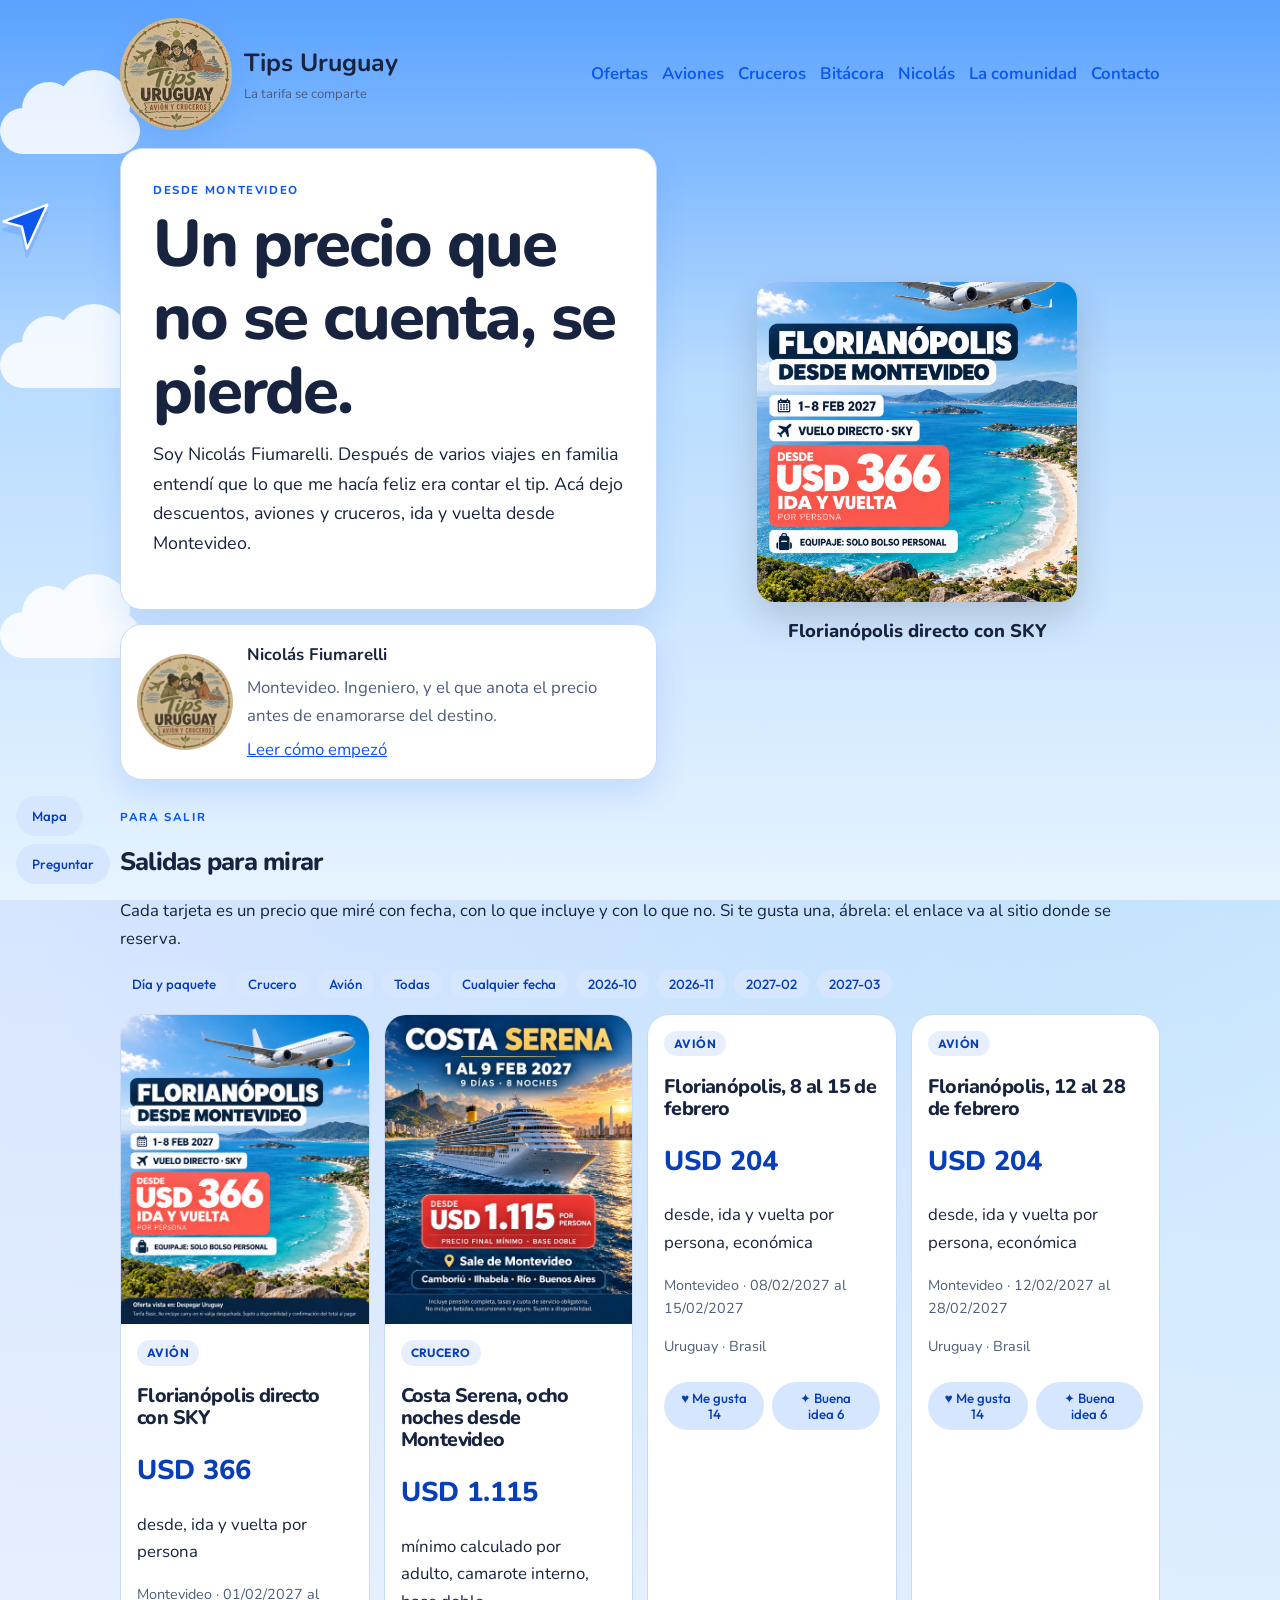
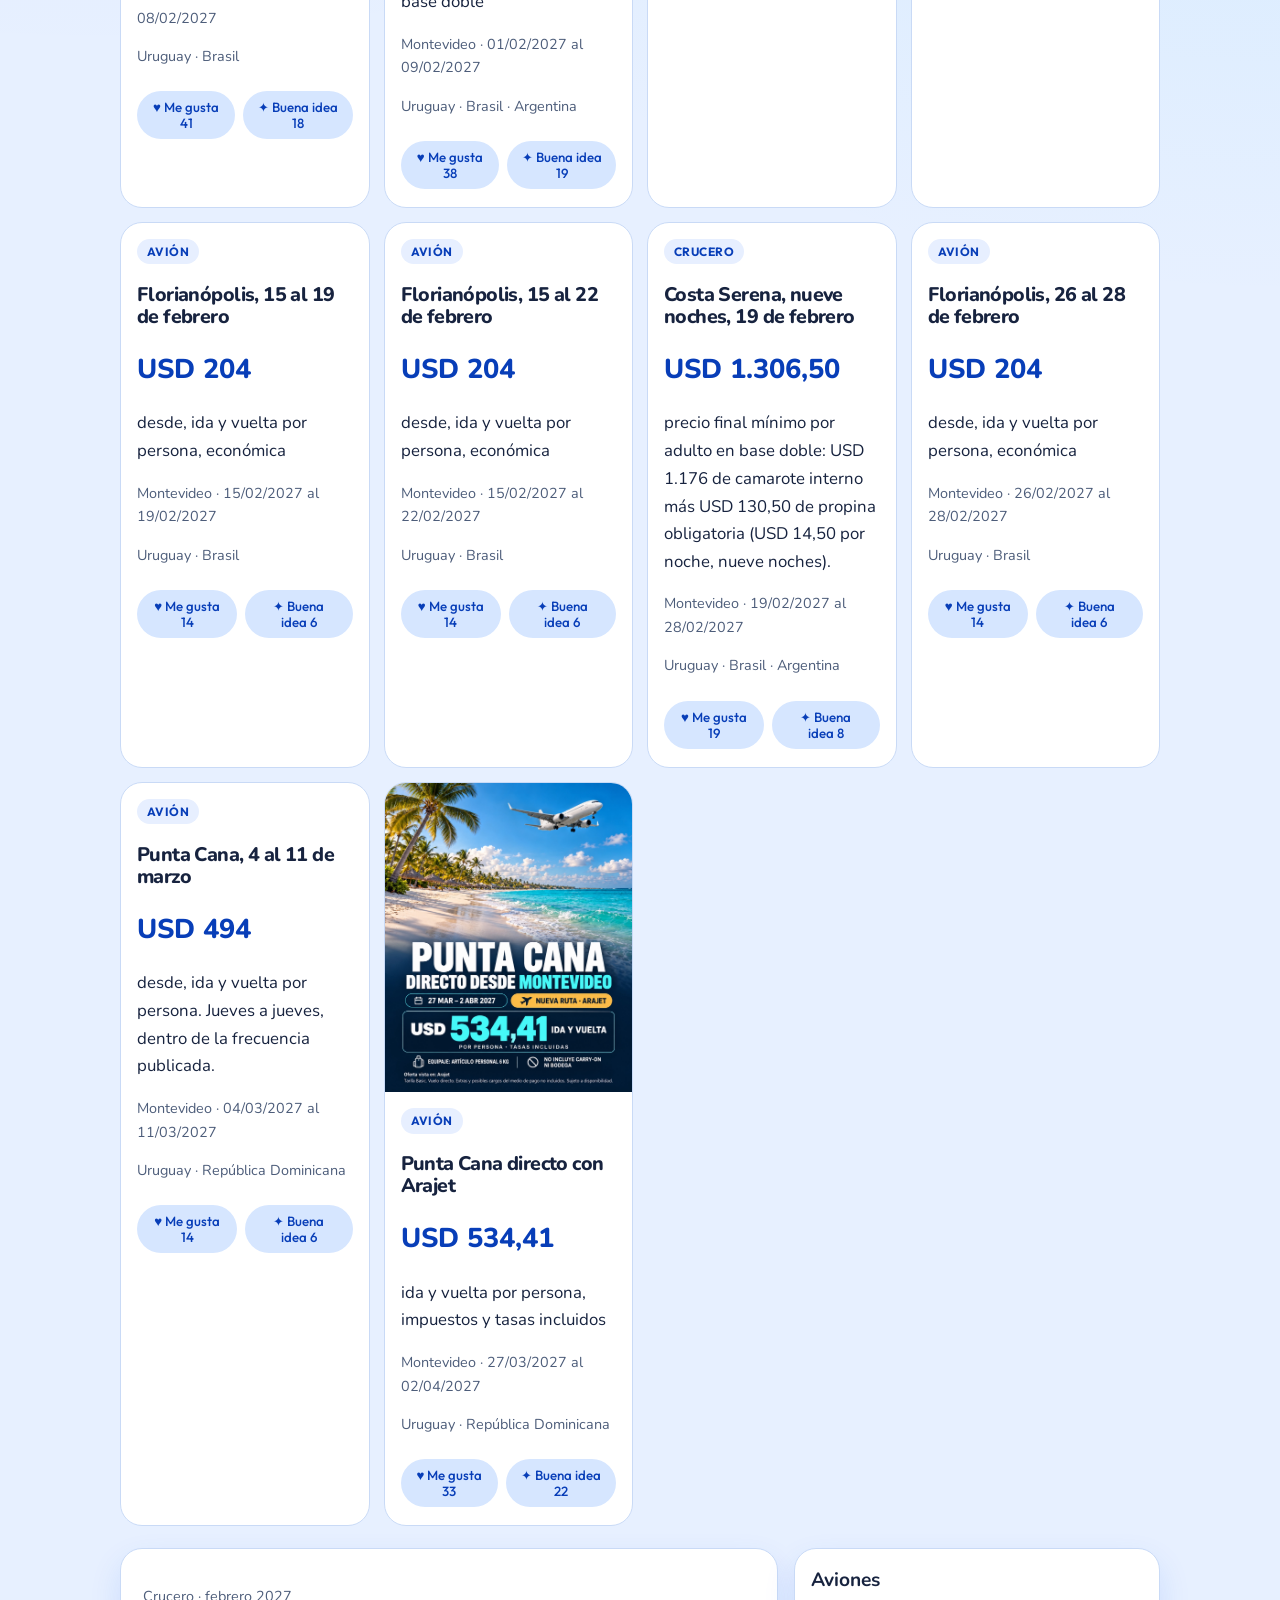
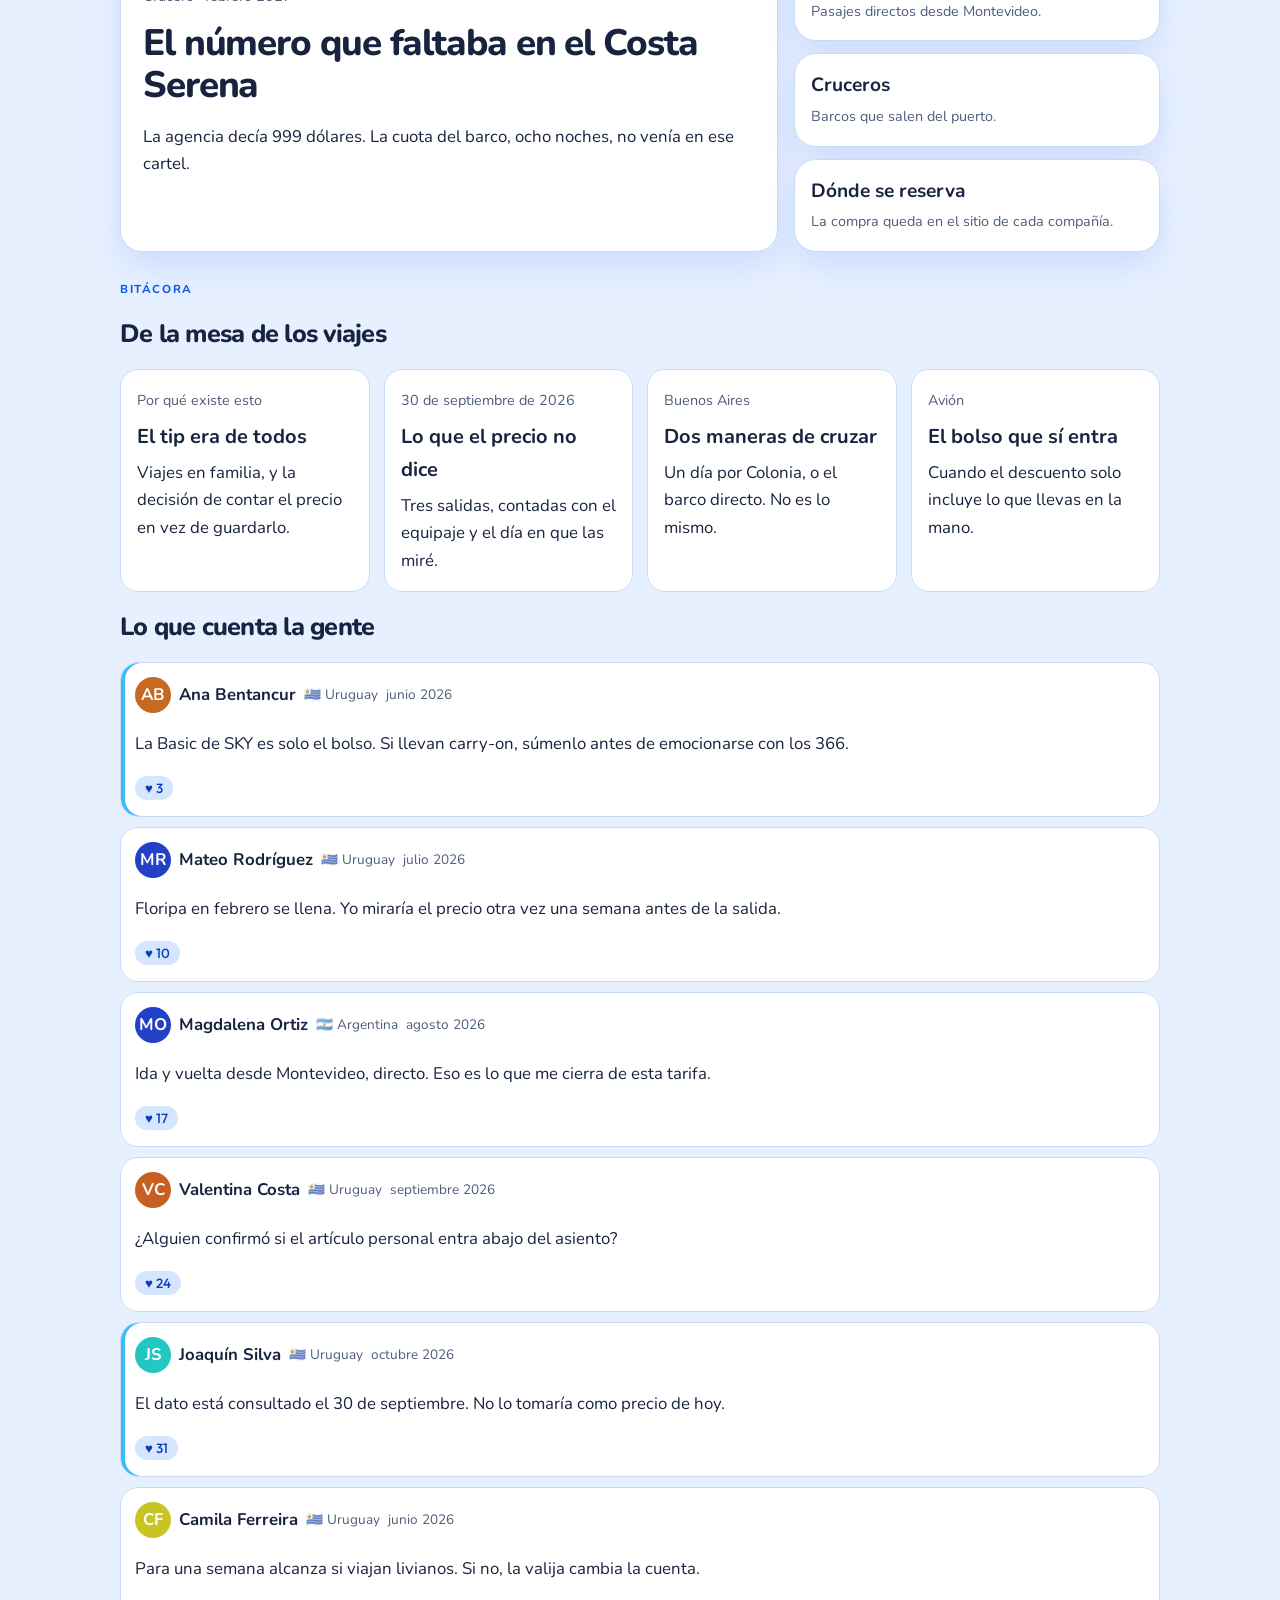
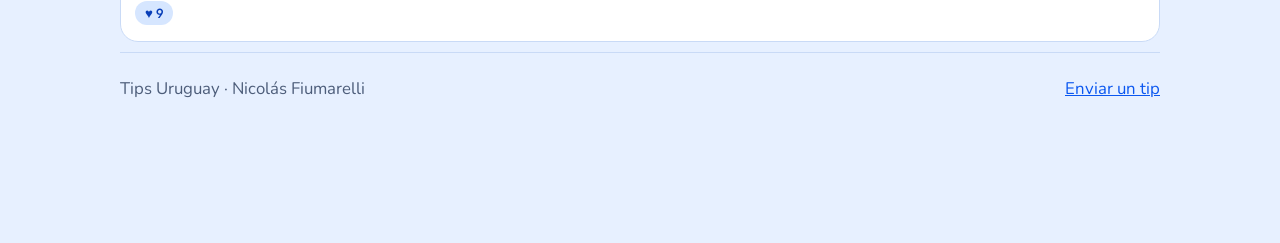
==== index.html @ 2d4fb049 "Publica el blog de Tips Uruguay con ofertas, mapa y comunidad. Co-authored-by: Cursor <cursoragent@c" ====
<!DOCTYPE html>
<html lang="es-UY">
<head>
  <meta charset="utf-8">
  <meta name="viewport" content="width=device-width, initial-scale=1">
  <title>Tips Uruguay — precios y tips desde Montevideo</title>
  <meta name="description" content="Comunidad de Nicolás Fiumarelli. Tips, descuentos, aviones y cruceros ida y vuelta desde Montevideo.">
  <link rel="stylesheet" href="css/site.css">
</head>
<body>
  <div class="wrap">
    <header class="top">
      <a class="brand" href="index.html" aria-label="Ir al inicio"><img src="img/logo.jpg" alt=""><span><strong>Tips Uruguay</strong><em>La tarifa se comparte</em></span></a>
      <nav class="desktop-nav">
        <a href="ofertas.html">Ofertas</a>
        <a href="aviones.html">Aviones</a>
        <a href="cruceros.html">Cruceros</a>
        <a href="bitacora.html">Bitácora</a>
        <a href="acerca.html">Nicolás</a>
        <a href="comunidad.html">La comunidad</a>
        <a href="contacto.html">Contacto</a>
      </nav>
      <details class="menu">
        <summary>Secciones</summary>
        <nav>
          <a href="ofertas.html">Ofertas</a>
          <a href="aviones.html">Aviones</a>
          <a href="cruceros.html">Cruceros</a>
          <a href="bitacora.html">Bitácora</a>
          <a href="acerca.html">Nicolás</a>
          <a href="comunidad.html">La comunidad</a>
          <a href="contacto.html">Contacto</a>
        </nav>
      </details>
    </header>
    <section class="hero">
      <div class="hero-texto">
        <div class="intro">
          <p class="kicker">Desde Montevideo</p>
          <h1>Un precio que no se cuenta, se pierde.</h1>
          <p class="lede">Soy Nicolás Fiumarelli. Después de varios viajes en familia entendí que lo que me hacía feliz era contar el tip. Acá dejo descuentos, aviones y cruceros, ida y vuelta desde Montevideo.</p>
        </div>
        <aside class="author">
          <img src="img/logo.jpg" alt="">
          <div>
            <strong>Nicolás Fiumarelli</strong>
            <p>Montevideo. Ingeniero, y el que anota el precio antes de enamorarse del destino.</p>
            <p><a href="acerca.html">Leer cómo empezó</a></p>
          </div>
        </aside>
      </div>
      <div class="cubo-escena" data-cubo aria-live="polite"></div>
    </section>
    <section>
      <p class="kicker">Para salir</p>
      <h2>Salidas para mirar</h2>
      <p>Cada tarjeta es un precio que miré con fecha, con lo que incluye y con lo que no. Si te gusta una, ábrela: el enlace va al sitio donde se reserva.</p>
      <div class="cards" data-ofertas></div>
    </section>
    <section class="layout" style="margin-top:22px">
      <a class="note" href="notas/costa-serena-febrero-2027.html">
        <p class="meta">Crucero · febrero 2027</p>
        <h2>El número que faltaba en el Costa Serena</h2>
        <p>La agencia decía 999 dólares. La cuota del barco, ocho noches, no venía en ese cartel.</p>
      </a>
      <div class="side">
        <a href="aviones.html"><strong>Aviones</strong><span class="meta">Pasajes directos desde Montevideo.</span></a>
        <a href="cruceros.html"><strong>Cruceros</strong><span class="meta">Barcos que salen del puerto.</span></a>
        <a href="comunidad.html"><strong>Dónde se reserva</strong><span class="meta">La compra queda en el sitio de cada compañía.</span></a>
      </div>
    </section>
    <section>
      <p class="kicker">Bitácora</p>
      <h2>De la mesa de los viajes</h2>
      <div class="notas">
        <a href="notas/compartir-me-hace-feliz.html"><span class="meta">Por qué existe esto</span><strong>El tip era de todos</strong><span>Viajes en familia, y la decisión de contar el precio en vez de guardarlo.</span></a>
        <a href="notas/como-leemos-una-tarifa.html"><span class="meta">30 de septiembre de 2026</span><strong>Lo que el precio no dice</strong><span>Tres salidas, contadas con el equipaje y el día en que las miré.</span></a>
        <a href="notas/dos-maneras-de-cruzar.html"><span class="meta">Buenos Aires</span><strong>Dos maneras de cruzar</strong><span>Un día por Colonia, o el barco directo. No es lo mismo.</span></a>
        <a href="notas/viajar-con-poco-equipaje.html"><span class="meta">Avión</span><strong>El bolso que sí entra</strong><span>Cuando el descuento solo incluye lo que llevas en la mano.</span></a>
      </div>
    </section>
    <section data-voces></section>
    <footer>
      <span>Tips Uruguay · Nicolás Fiumarelli</span>
      <a href="contacto.html">Enviar un tip</a>
    </footer>
  </div>
  <script src="js/site.js"></script>
</body>
</html>
---- css/site.css ----
@import url("https://fonts.googleapis.com/css2?family=Nunito:wght@500;700;800&family=Outfit:wght@500;600;700&display=swap");

:root {
  --ink: #17233f;
  --muted: #4d5d7a;
  --paper: #e7f0ff;
  --card: #ffffff;
  --line: #c9daf6;
  --leaf: #0b57f0;
  --leaf-deep: #0b57f0;
  --clay: #0b57f0;
  --stamp: #0b57f0;
  --blue: #0b57f0;
  --blue-deep: #083eb8;
  --shadow: 0 14px 32px rgba(11, 87, 240, 0.12);
  --font: "Nunito", "Trebuchet MS", "Segoe UI", sans-serif;
  --font-boton: "Outfit", "Trebuchet MS", sans-serif;
}

* { box-sizing: border-box; }
html { scroll-behavior: smooth; cursor: url("../img/cursor-avion.svg") 26 4, auto; }
html * { cursor: url("../img/cursor-avion.svg") 26 4, auto; }
body {
  margin: 0;
  color: var(--ink);
  background:
    radial-gradient(circle at 8% 0%, rgba(11, 87, 240, 0.16), transparent 32%),
    radial-gradient(circle at 100% 12%, rgba(56, 189, 248, 0.22), transparent 28%),
    var(--paper);
  font-family: var(--font);
  line-height: 1.65;
  font-size: 1.05rem;
}
img { max-width: 100%; height: auto; display: block; }
a { color: var(--leaf-deep); }
h1, h2, h3 { font-family: var(--font); font-weight: 800; line-height: 1.12; letter-spacing: -0.03em; }

.cielo {
  position: fixed;
  inset: 0;
  z-index: 0;
  pointer-events: none;
  overflow: hidden;
  background: linear-gradient(180deg, #5aa2ff 0%, #b9dcff 42%, #e7f3ff 100%);
}
.nube, .avion-fondo { position: absolute; display: block; }
.nube {
  height: 46px;
  width: 140px;
  background: #fff;
  border-radius: 40px;
  opacity: 0.85;
  animation: nubes 36s linear infinite;
}
.nube::before, .nube::after {
  content: "";
  position: absolute;
  background: #fff;
  border-radius: 50%;
}
.nube::before { width: 54px; height: 54px; left: 22px; top: -26px; }
.nube::after { width: 72px; height: 72px; left: 58px; top: -38px; }
.n1 { top: 12%; animation-duration: 42s; }
.n2 { top: 38%; width: 180px; animation-duration: 55s; animation-delay: -18s; }
.n3 { top: 68%; animation-duration: 48s; animation-delay: -8s; }
.avion-fondo {
  top: 22%;
  width: 54px;
  height: 54px;
  background: url("../img/cursor-avion.svg") center / contain no-repeat;
  animation: avion 22s linear infinite;
  filter: drop-shadow(0 8px 0 rgba(11, 87, 240, 0.15));
}
@keyframes nubes { from { left: 110%; } to { left: -30%; } }
@keyframes avion { from { left: -10%; } to { left: 110%; } }
.wrap { width: min(1040px, calc(100% - 28px)); margin: 0 auto; position: relative; z-index: 1; }
.top {
  display: flex;
  justify-content: space-between;
  align-items: center;
  gap: 16px;
  padding: 18px 0;
}
.brand { display: flex; align-items: center; gap: 12px; text-decoration: none; color: inherit; min-width: 0; }
.brand img { width: 112px; height: 112px; border-radius: 50%; flex: none; box-shadow: var(--shadow); }
.brand strong { display: block; font-size: 1.55rem; }
.brand em { display: block; font-style: normal; color: var(--muted); font-size: 0.82rem; }
nav { display: flex; flex-wrap: wrap; gap: 8px 14px; }
nav a { text-decoration: none; font-weight: 650; }

.hero, .layout, .post { margin-bottom: 28px; }
.hero {
  display: grid;
  grid-template-columns: 1.05fr 0.95fr;
  gap: 18px;
  align-items: center;
}
.hero-texto { display: grid; gap: 14px; }
.cubo-escena {
  --lado: min(78vw, 320px);
  perspective: 1400px;
  min-height: calc(var(--lado) + 72px);
  display: grid;
  place-items: center;
  align-content: center;
}
.cubo-enlace { display: block; width: var(--lado); height: var(--lado); text-decoration: none; }
.cubo {
  width: var(--lado);
  height: var(--lado);
  position: relative;
  transform-style: preserve-3d;
  transition: transform 1.35s cubic-bezier(.45, .05, .2, 1);
}
.cara {
  position: absolute;
  inset: 0;
  overflow: hidden;
  border-radius: 18px;
  background: #dbe7ff;
  backface-visibility: hidden;
  box-shadow: 0 16px 36px rgba(42, 36, 28, 0.18);
}
.cara img { width: 100%; height: 100%; object-fit: cover; }
.cara.frente { transform: translateZ(calc(var(--lado) / 2)); }
.cara.atras { transform: rotateY(180deg) translateZ(calc(var(--lado) / 2)); }
.cara.derecha { transform: rotateY(90deg) translateZ(calc(var(--lado) / 2)); }
.cara.izquierda { transform: rotateY(-90deg) translateZ(calc(var(--lado) / 2)); }
.cara.arriba { transform: rotateX(90deg) translateZ(calc(var(--lado) / 2)); }
.cara.abajo { transform: rotateX(-90deg) translateZ(calc(var(--lado) / 2)); }
.cubo-titulo {
  margin: 14px 0 0;
  text-align: center;
  font-family: var(--font);
  font-weight: 800;
  font-size: 1.15rem;
}
.intro, .author, .note, .side a, article.post {
  background: var(--card);
  border: 1px solid var(--line);
  border-radius: 22px;
  box-shadow: var(--shadow);
}
.intro, .author, article.post { padding: clamp(18px, 3vw, 32px); }
.kicker {
  margin: 0;
  letter-spacing: 0.14em;
  text-transform: uppercase;
  font-size: 0.72rem;
  color: var(--clay);
  font-weight: 750;
}
h1 { font-size: clamp(2.1rem, 6vw, 4.1rem); margin: 8px 0 12px; }
.lede { font-size: 1.12rem; margin-top: 0; }
.author { display: grid; grid-template-columns: 96px 1fr; gap: 14px; align-items: center; padding: 16px; }
.author img { width: 96px; height: 96px; border-radius: 50%; }
.author p { margin: 6px 0 0; color: var(--muted); }

.layout { display: grid; grid-template-columns: 1.35fr 0.75fr; gap: 16px; }
.note h2 { margin: 8px 0; font-size: clamp(1.7rem, 3vw, 2.3rem); }
.note { display: block; padding: 22px; text-decoration: none; color: inherit; }
.note:hover, .side a:hover { border-color: var(--leaf); }
.meta { color: var(--muted); font-size: 0.9rem; }
.side { display: grid; gap: 12px; align-content: start; }
.side a {
  display: block;
  padding: 16px;
  text-decoration: none;
  color: inherit;
}
.side strong { display: block; font-family: var(--font); font-size: 1.2rem; }
.notas { display: grid; grid-template-columns: repeat(auto-fit, minmax(220px, 1fr)); gap: 14px; }
.notas a {
  display: block;
  background: var(--card);
  border: 1px solid var(--line);
  border-radius: 18px;
  padding: 16px;
  text-decoration: none;
  color: inherit;
}
.notas a:hover { border-color: var(--leaf); }
.notas strong { display: block; font-family: var(--font); font-size: 1.25rem; margin: 6px 0; }

article.post { margin-bottom: 40px; }
article.post h1 { font-size: clamp(1.9rem, 4.5vw, 3.2rem); }
.callout {
  background: #e8f0ff;
  border-left: 4px solid var(--blue);
  padding: 12px 14px;
  margin: 18px 0;
}
table { width: 100%; border-collapse: collapse; font-size: 0.95rem; }
th, td { text-align: left; padding: 10px 8px; border-bottom: 1px solid var(--line); vertical-align: top; }
footer {
  display: flex;
  justify-content: space-between;
  gap: 12px;
  flex-wrap: wrap;
  border-top: 1px solid var(--line);
  color: var(--muted);
  padding: 22px 0 140px;
}
.cards { display: grid; grid-template-columns: repeat(auto-fit, minmax(240px, 1fr)); gap: 14px; }
.card {
  display: flex;
  flex-direction: column;
  background: var(--card);
  border: 1px solid var(--line);
  border-radius: 22px;
  padding: 0 0 14px;
  overflow: hidden;
  color: inherit;
  font-family: var(--font);
}
.card a { display: block; text-decoration: none; color: inherit; }
.card-foto { width: 100%; aspect-ratio: 4 / 5; object-fit: cover; background: #dbe7ff; }
.card-cuerpo { display: block; padding: 14px 16px 0; }
.ficha-foto { max-width: 420px; border-radius: 18px; margin-bottom: 16px; }
.card:hover { border-color: var(--leaf); }
.tag {
  display: inline-block;
  background: #e7efff;
  color: var(--blue-deep);
  border-radius: 999px;
  padding: 3px 10px;
  font-family: var(--font-boton);
  font-size: 0.75rem;
  font-weight: 700;
  letter-spacing: 0.04em;
  text-transform: uppercase;
}
.price { font-family: var(--font); font-weight: 800; font-size: 1.7rem; margin: 8px 0 0; color: var(--blue-deep); }
.sites { display: grid; grid-template-columns: repeat(auto-fit, minmax(180px, 1fr)); gap: 10px; padding: 0; list-style: none; }
.sites a { display: block; background: var(--card); border: 1px solid var(--line); border-radius: 14px; padding: 12px; text-decoration: none; }
.menu { display: none; }
.chat-launcher, .chat-panel, button { font-family: var(--font-boton); font-weight: 500; }
.mapa-launcher, .chat-launcher {
  position: fixed;
  left: 16px;
  z-index: 20;
  border: 0;
  background: #d6e6ff;
  color: #083eb8;
  border-radius: 999px;
  padding: 12px 16px;
  font-weight: 500;
  cursor: pointer;
}
.mapa-launcher { bottom: 64px; }
.mapa-launcher.activa, .chat-launcher.activa { background: #0b57f0; color: #fff; }
.chat-launcher { bottom: 16px; }
.mapa-panel {
  position: fixed;
  left: 16px;
  bottom: 116px;
  z-index: 21;
  width: min(720px, calc(100vw - 32px));
  height: min(480px, 64vh);
  display: none;
  flex-direction: column;
  background: #fff;
  border: 1px solid var(--line);
  border-radius: 18px;
  box-shadow: var(--shadow);
  overflow: hidden;
}
.mapa-panel.abierto { display: flex; }
.mapa-panel header { display: flex; justify-content: space-between; align-items: center; padding: 10px 12px; background: #e8f0ff; }
.mapa-panel header button { border: 0; background: #d6e6ff; color: #083eb8; border-radius: 999px; padding: 6px 12px; cursor: pointer; font-weight: 500; }
.mapa-lienzo { flex: 1; min-height: 240px; }
.mapa-estado { margin: 0; padding: 8px 12px; color: var(--muted); font-size: 0.9rem; }
.chat-panel {
  position: fixed;
  left: 16px;
  bottom: 116px;
  z-index: 20;
  width: min(360px, calc(100vw - 32px));
  max-height: min(70vh, 520px);
  display: none;
  flex-direction: column;
  background: var(--card);
  border: 1px solid var(--line);
  border-radius: 18px;
  box-shadow: var(--shadow);
  overflow: hidden;
}
.chat-panel.abierto { display: flex; }
.chat-panel header, .chat-form { padding: 10px 12px; background: #e8f0ff; }
.chat-panel header { display: flex; justify-content: space-between; align-items: center; }
.chat-panel header button, .chat-form button { border: 0; background: var(--blue); color: #fff; border-radius: 999px; padding: 8px 14px; font-weight: 700; cursor: pointer; }
.agentes { display: flex; gap: 6px; overflow-x: auto; padding: 8px 12px; background: #f4f8ff; }
.agentes button { border: 0; background: #d7e6ff; color: var(--blue-deep); border-radius: 999px; padding: 6px 12px; white-space: nowrap; cursor: pointer; font-family: var(--font-boton); font-weight: 700; }
.agentes button.activa { background: var(--blue); color: #fff; }
.chat-log { overflow: auto; padding: 12px; display: grid; gap: 8px; }
.reacciones { display: flex; gap: 8px; margin-top: 8px; position: relative; z-index: 30; }
.card .reacciones { padding: 0 16px 4px; }
.reacciones button {
  border: 0;
  background: #d6e6ff;
  color: #083eb8;
  border-radius: 999px;
  padding: 8px 14px;
  cursor: pointer;
  pointer-events: auto;
  font-family: var(--font-boton);
  font-weight: 500;
}
.reacciones button.activa { background: #0b57f0; color: #fff; }
.foto-viaje img { border-radius: 16px; margin-top: 12px; }
.burbuja { margin: 0; padding: 8px 10px; border-radius: 12px; max-width: 95%; }
.burbuja.bot { background: #e8f0ff; }
.burbuja.user { background: #d7e6ff; justify-self: end; }
.chat-form { display: flex; gap: 8px; }
.chat-form input { flex: 1; min-width: 0; border: 1px solid var(--line); border-radius: 999px; padding: 8px 12px; font: inherit; }

@media (max-width: 800px) {
  .top { align-items: flex-start; flex-direction: column; }
  .hero, .layout, .author { grid-template-columns: 1fr; }
  .brand img { width: 88px; height: 88px; }
  .cubo-escena { --lado: min(86vw, 300px); }
  .desktop-nav { display: none; }
  .menu { display: block; width: 100%; }
  .menu nav { display: grid; gap: 4px; padding-top: 8px; }
  nav a { padding: 6px 0; }
  .mapa-launcher, .chat-launcher, .chat-panel, .mapa-panel { left: 10px; }
  .mapa-panel { width: calc(100vw - 20px); }
  .chat-panel { width: calc(100vw - 20px); max-height: 60vh; }
  table, thead, tbody, th, td, tr { display: block; }
  thead { display: none; }
  tr { margin-bottom: 12px; border-bottom: 1px solid var(--line); }
  td { border: 0; padding: 4px 0; }
  td::before { content: attr(data-label); display: block; font-size: 0.75rem; letter-spacing: 0.06em; text-transform: uppercase; color: var(--muted); }
}

.filtros { display: flex; gap: 8px; flex-wrap: wrap; margin: 12px 0 16px; }
.filtros button { border: 0; background: #d6e6ff; color: #083eb8; border-radius: 999px; padding: 6px 12px; font-weight: 500; }
.filtros button.activa { background: #0b57f0; color: #fff; }
.equipaje { list-style: none; display: flex; flex-wrap: wrap; gap: 8px; padding: 0; margin: 14px 0; }
.equipaje li { display: flex; align-items: center; gap: 8px; background: #eef4ff; border-radius: 14px; padding: 8px 10px; min-width: 180px; }
.equipaje li.no { background: #f4f7fb; color: #6b7c99; }
.equipaje .ico { width: 28px; height: 28px; color: #0b57f0; flex: none; }
.equipaje .ico svg { width: 28px; height: 28px; fill: none; stroke: currentColor; stroke-width: 1.7; stroke-linecap: round; stroke-linejoin: round; }
.voz, .hilo { background: #fff; border: 1px solid var(--line); border-radius: 18px; padding: 14px; margin: 10px 0; }
.hilo { border-top: 6px solid #0b57f0; }
.voz header, .hilo > header { display: flex; flex-wrap: wrap; gap: 8px; align-items: center; }
.avatar { width: 36px; height: 36px; border-radius: 50%; display: grid; place-items: center; color: #fff; font-weight: 700; background: hsl(var(--t), 70%, 46%); }
.voz time, .bandera { color: var(--muted); font-size: 0.85rem; }
.resena { box-shadow: inset 4px 0 0 #38bdf8; }
.contador { border: 0; background: #d6e6ff; color: #083eb8; border-radius: 999px; padding: 4px 10px; font-weight: 500; }
.contador.activa { background: #0b57f0; color: #fff; }
.cuenta { font-weight: 500; }
.comentario-form, .hilos { display: grid; gap: 10px; }
.comentario-form input, .comentario-form textarea, .comentario-form select { width: 100%; border: 1px solid var(--line); border-radius: 12px; padding: 8px 10px; font: inherit; }
.precio-final { display: inline-block; background: #0b57f0; color: #fff; text-decoration: none; border-radius: 999px; padding: 12px 16px; font-weight: 500; }
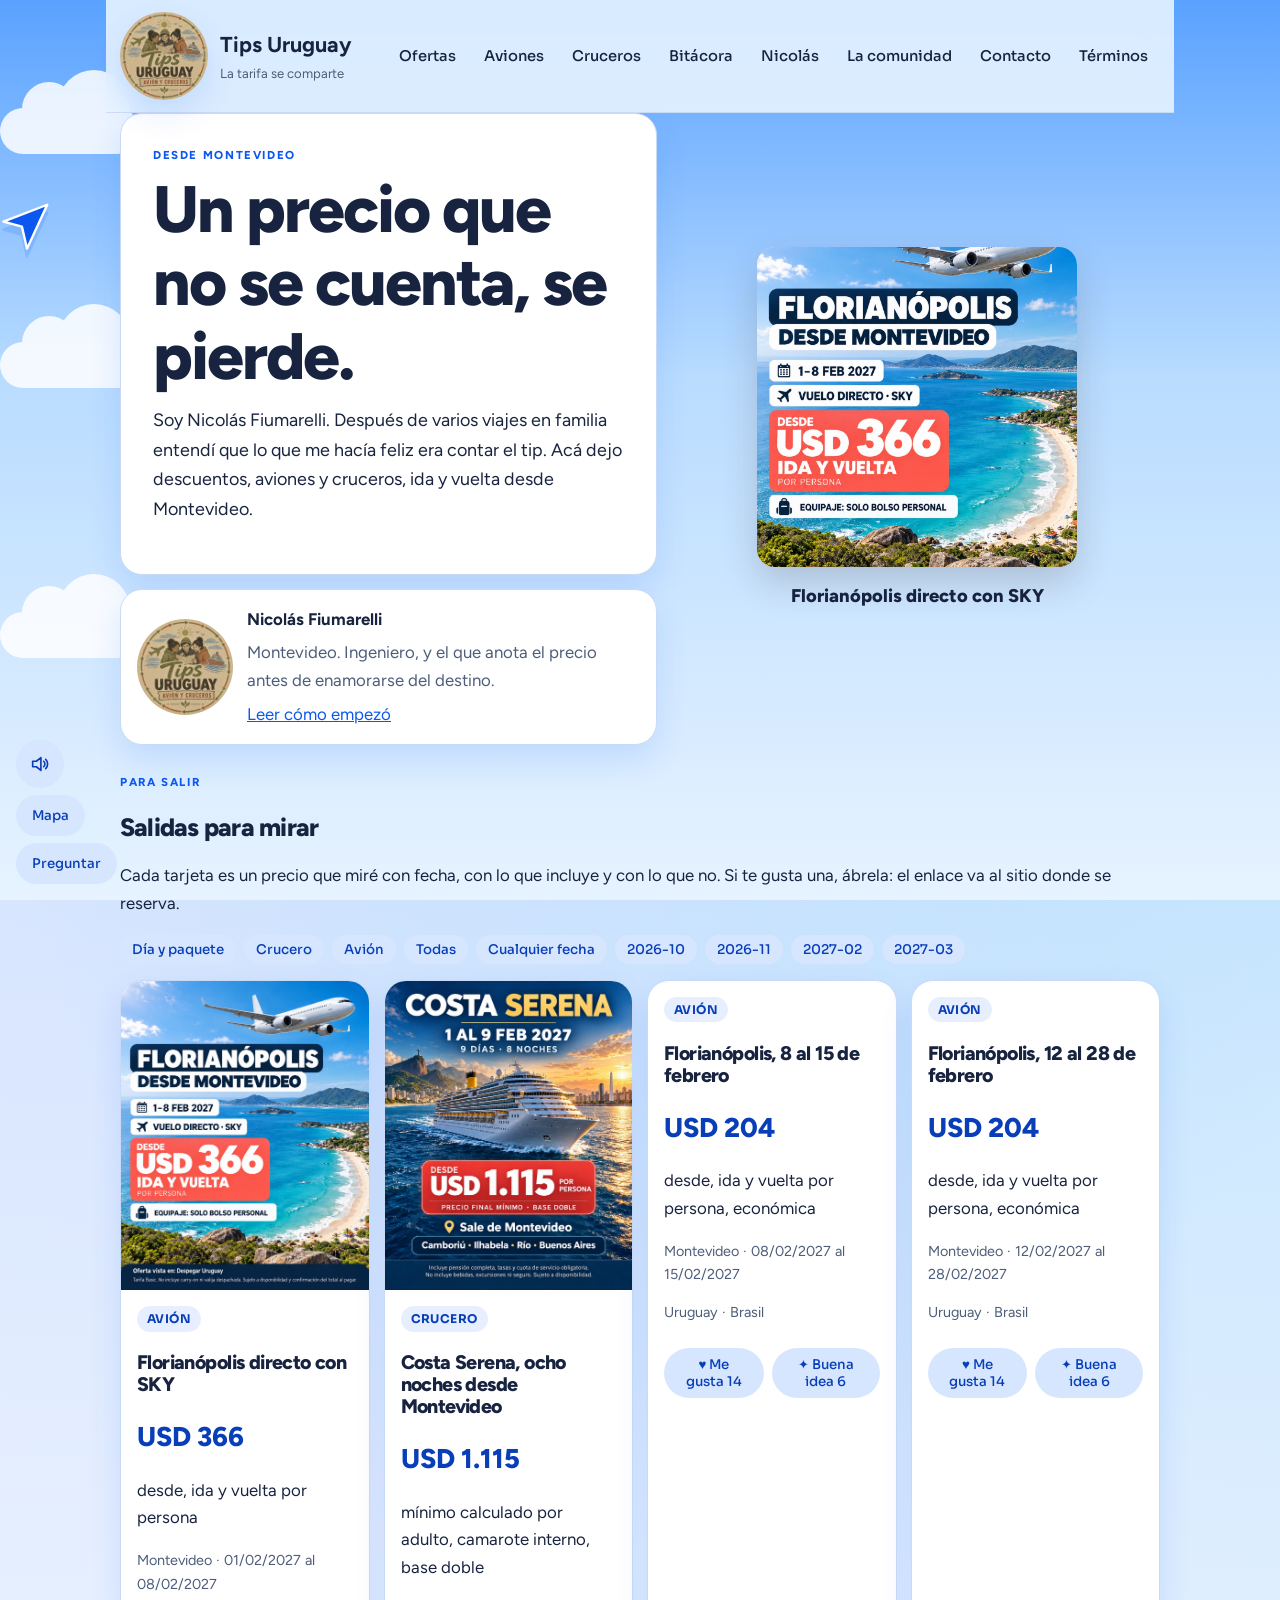
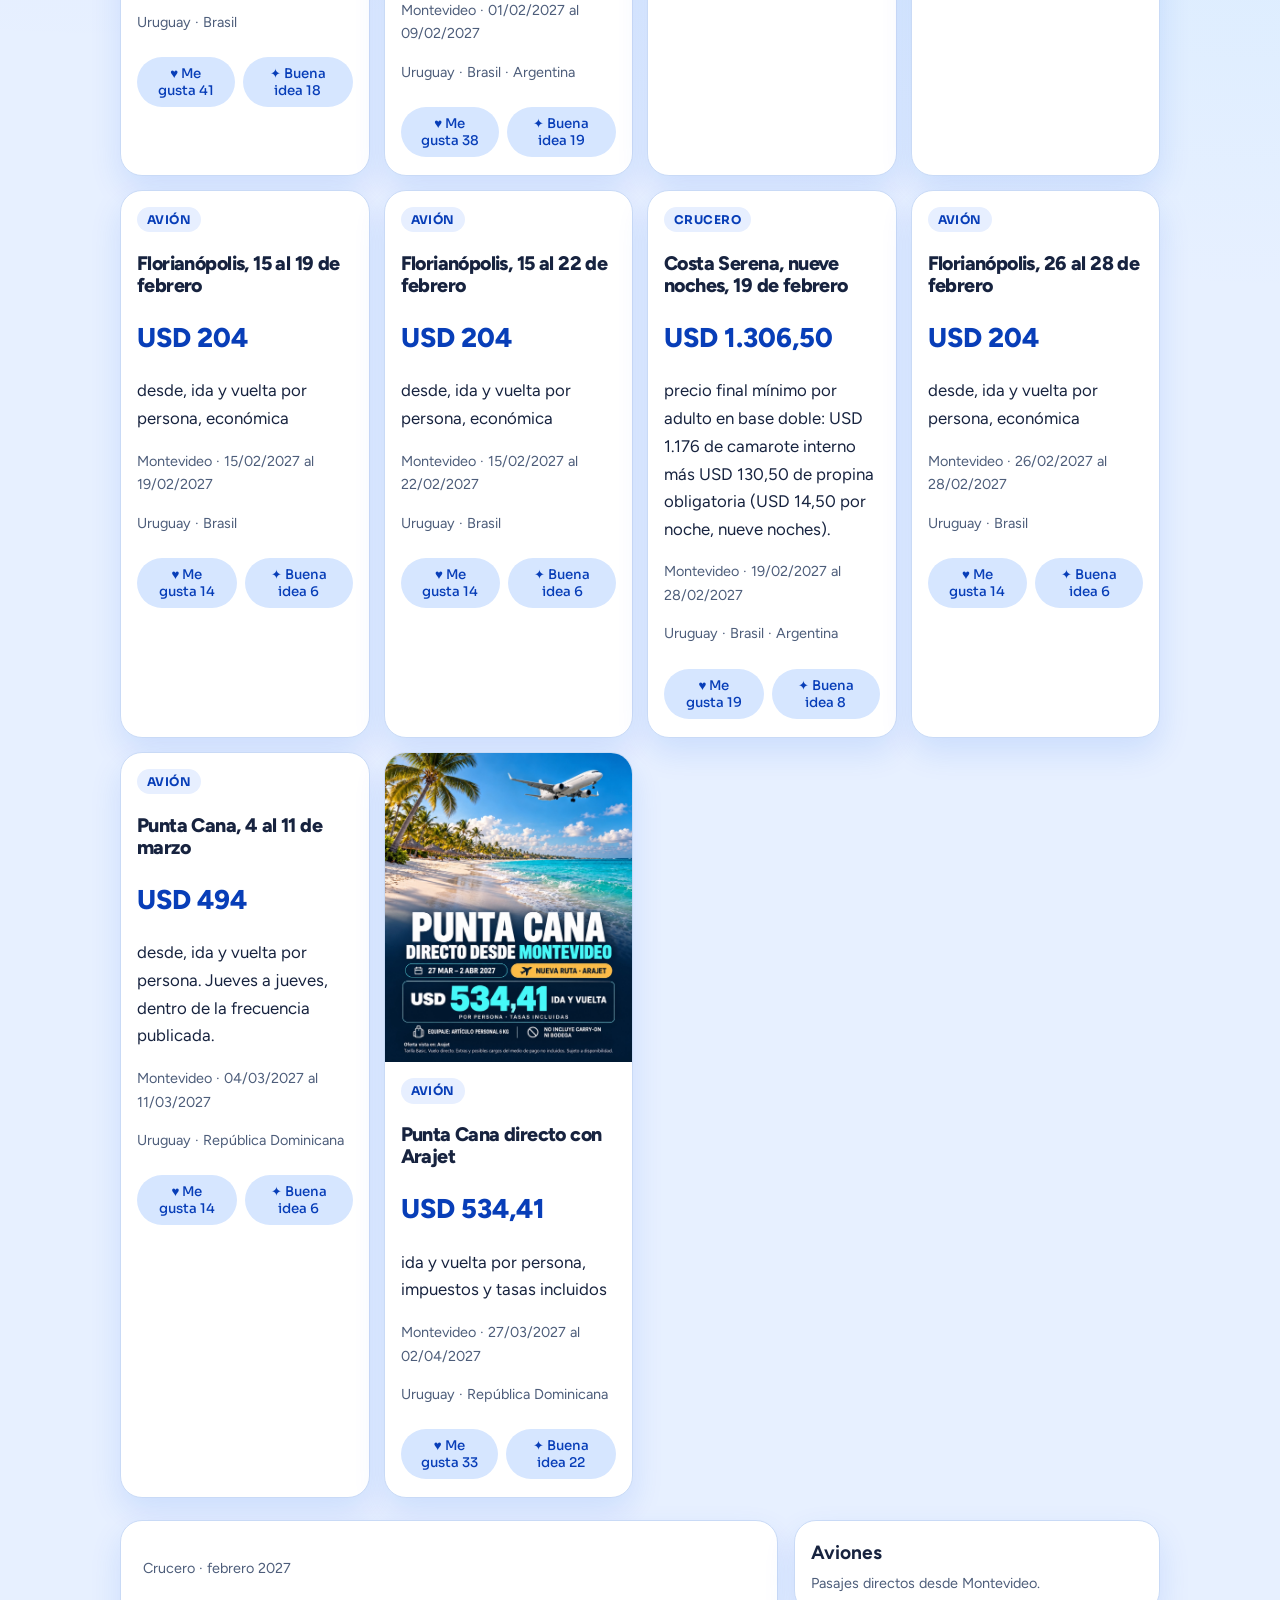
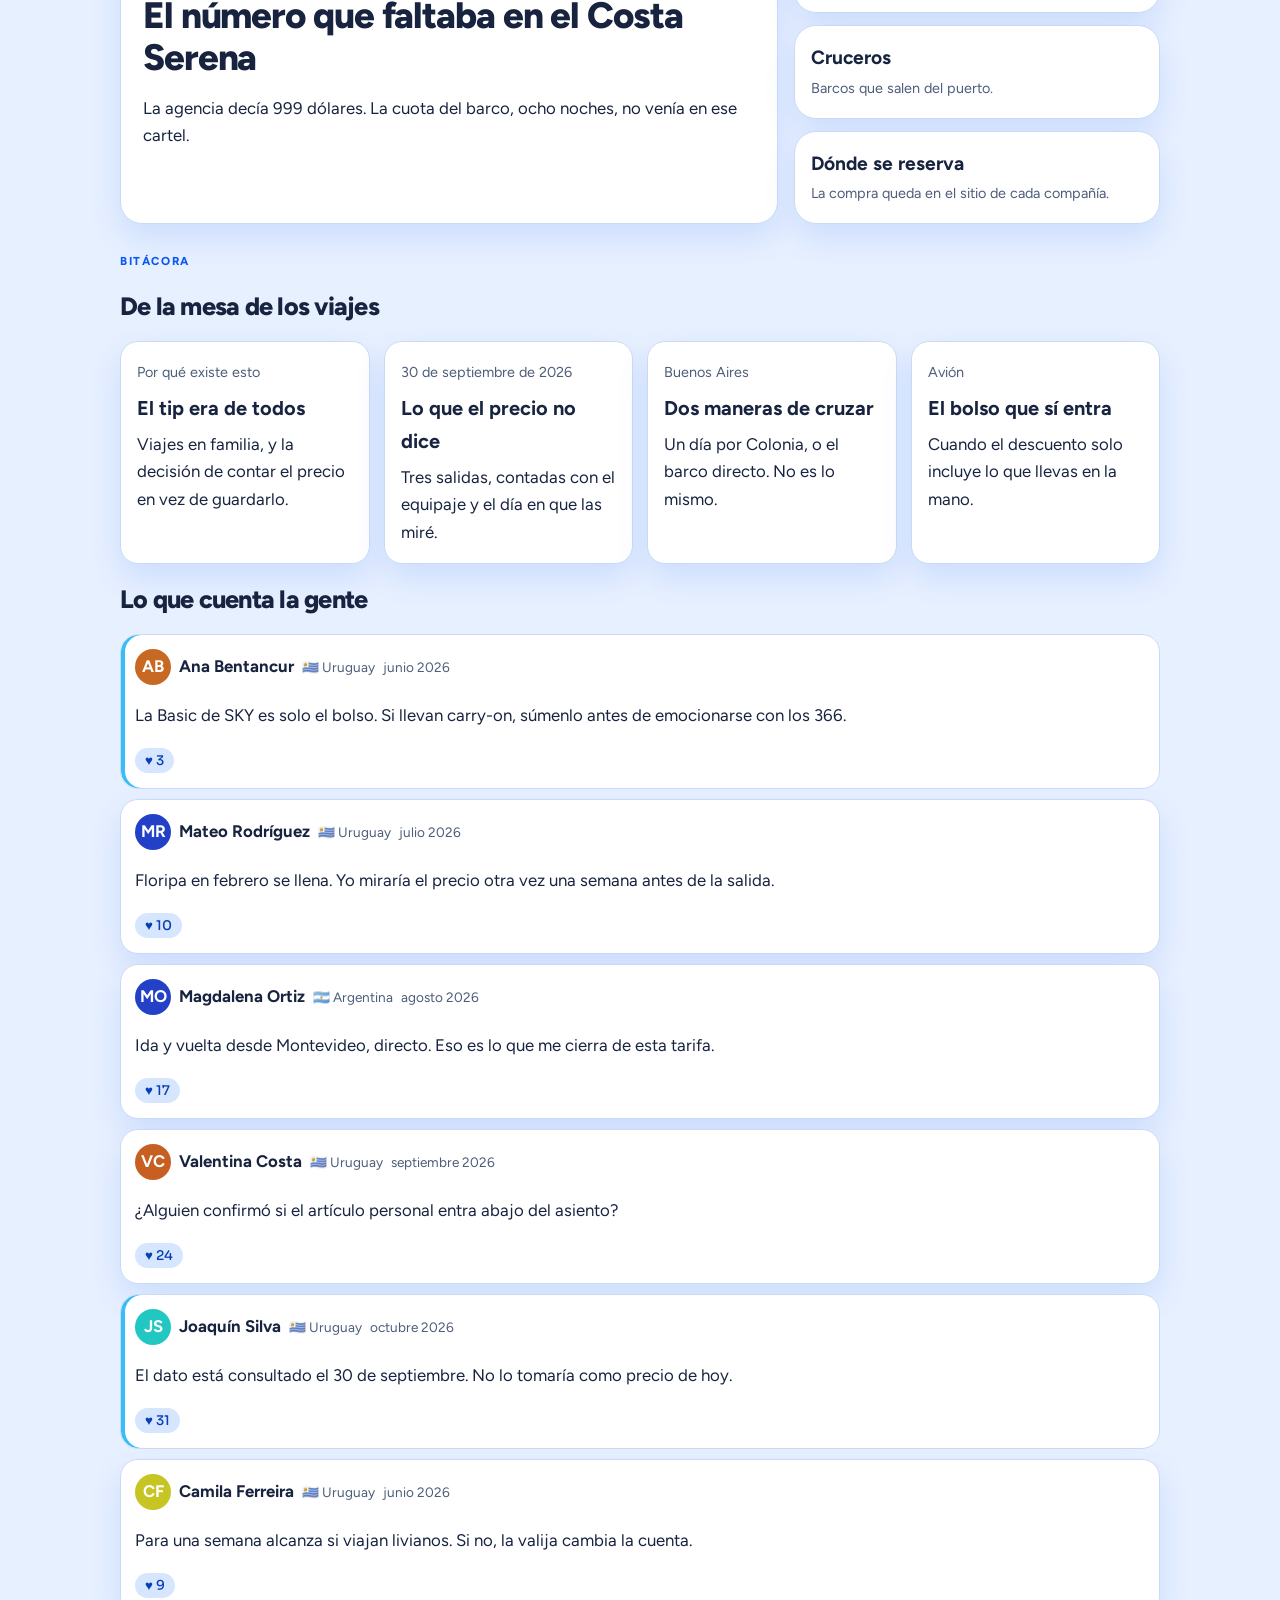
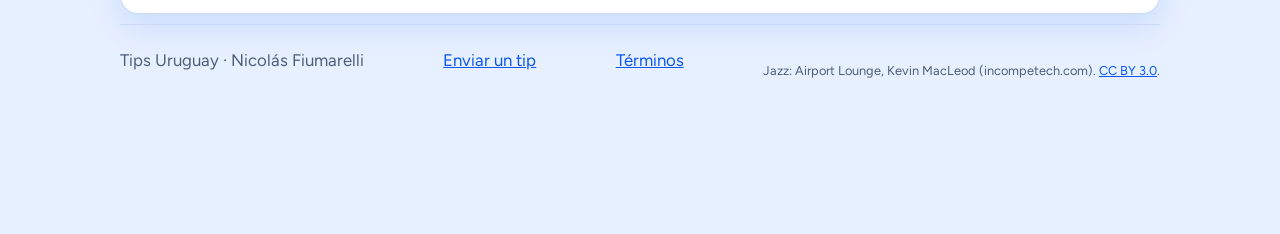
==== commit 90548004: "Cambia el jazz a Airport Lounge y suaviza el menú y las cajas. Co-authored-by: Cursor <cursoragent@c" ====
--- a/index.html
+++ b/index.html
@@ -10,79 +10,296 @@
 <body>
   <div class="wrap">
     <header class="top">
-      <a class="brand" href="index.html" aria-label="Ir al inicio"><img src="img/logo.jpg" alt=""><span><strong>Tips Uruguay</strong><em>La tarifa se comparte</em></span></a>
+      <a class="brand" href="#inicio" data-ir="inicio" aria-label="Ir al inicio"><img src="img/logo.jpg" alt=""><span><strong>Tips Uruguay</strong><em>La tarifa se comparte</em></span></a>
       <nav class="desktop-nav">
-        <a href="ofertas.html">Ofertas</a>
-        <a href="aviones.html">Aviones</a>
-        <a href="cruceros.html">Cruceros</a>
-        <a href="bitacora.html">Bitácora</a>
-        <a href="acerca.html">Nicolás</a>
-        <a href="comunidad.html">La comunidad</a>
-        <a href="contacto.html">Contacto</a>
+        <a href="#ofertas" data-ir="ofertas">Ofertas</a>
+        <a href="#aviones" data-ir="aviones">Aviones</a>
+        <a href="#cruceros" data-ir="cruceros">Cruceros</a>
+        <a href="#bitacora" data-ir="bitacora">Bitácora</a>
+        <a href="#nicolas" data-ir="nicolas">Nicolás</a>
+        <a href="#comunidad" data-ir="comunidad">La comunidad</a>
+        <a href="#contacto" data-ir="contacto">Contacto</a>
+        <a href="#terminos" data-ir="terminos">Términos</a>
       </nav>
       <details class="menu">
         <summary>Secciones</summary>
         <nav>
-          <a href="ofertas.html">Ofertas</a>
-          <a href="aviones.html">Aviones</a>
-          <a href="cruceros.html">Cruceros</a>
-          <a href="bitacora.html">Bitácora</a>
-          <a href="acerca.html">Nicolás</a>
-          <a href="comunidad.html">La comunidad</a>
-          <a href="contacto.html">Contacto</a>
+          <a href="#ofertas" data-ir="ofertas">Ofertas</a>
+          <a href="#aviones" data-ir="aviones">Aviones</a>
+          <a href="#cruceros" data-ir="cruceros">Cruceros</a>
+          <a href="#bitacora" data-ir="bitacora">Bitácora</a>
+          <a href="#nicolas" data-ir="nicolas">Nicolás</a>
+          <a href="#comunidad" data-ir="comunidad">La comunidad</a>
+          <a href="#contacto" data-ir="contacto">Contacto</a>
+          <a href="#terminos" data-ir="terminos">Términos</a>
         </nav>
       </details>
     </header>
-    <section class="hero">
-      <div class="hero-texto">
-        <div class="intro">
-          <p class="kicker">Desde Montevideo</p>
-          <h1>Un precio que no se cuenta, se pierde.</h1>
-          <p class="lede">Soy Nicolás Fiumarelli. Después de varios viajes en familia entendí que lo que me hacía feliz era contar el tip. Acá dejo descuentos, aviones y cruceros, ida y vuelta desde Montevideo.</p>
+
+    <div data-seccion="inicio">
+      <section class="hero">
+        <div class="hero-texto">
+          <div class="intro">
+            <p class="kicker">Desde Montevideo</p>
+            <h1>Un precio que no se cuenta, se pierde.</h1>
+            <p class="lede">Soy Nicolás Fiumarelli. Después de varios viajes en familia entendí que lo que me hacía feliz era contar el tip. Acá dejo descuentos, aviones y cruceros, ida y vuelta desde Montevideo.</p>
+          </div>
+          <aside class="author">
+            <img src="img/logo.jpg" alt="">
+            <div>
+              <strong>Nicolás Fiumarelli</strong>
+              <p>Montevideo. Ingeniero, y el que anota el precio antes de enamorarse del destino.</p>
+              <p><a href="#nota-compartir">Leer cómo empezó</a></p>
+            </div>
+          </aside>
         </div>
-        <aside class="author">
-          <img src="img/logo.jpg" alt="">
-          <div>
-            <strong>Nicolás Fiumarelli</strong>
-            <p>Montevideo. Ingeniero, y el que anota el precio antes de enamorarse del destino.</p>
-            <p><a href="acerca.html">Leer cómo empezó</a></p>
-          </div>
-        </aside>
+        <div class="cubo-escena" data-cubo aria-live="polite"></div>
+      </section>
+      <section>
+        <p class="kicker">Para salir</p>
+        <h2>Salidas para mirar</h2>
+        <p>Cada tarjeta es un precio que miré con fecha, con lo que incluye y con lo que no. Si te gusta una, ábrela: el enlace va al sitio donde se reserva.</p>
+        <div class="cards" data-ofertas></div>
+      </section>
+      <section class="layout" style="margin-top:22px">
+        <a class="note" href="#nota-costa">
+          <p class="meta">Crucero · febrero 2027</p>
+          <h2>El número que faltaba en el Costa Serena</h2>
+          <p>La agencia decía 999 dólares. La cuota del barco, ocho noches, no venía en ese cartel.</p>
+        </a>
+        <div class="side">
+          <a href="#aviones"><strong>Aviones</strong><span class="meta">Pasajes directos desde Montevideo.</span></a>
+          <a href="#cruceros"><strong>Cruceros</strong><span class="meta">Barcos que salen del puerto.</span></a>
+          <a href="#comunidad"><strong>Dónde se reserva</strong><span class="meta">La compra queda en el sitio de cada compañía.</span></a>
+        </div>
+      </section>
+      <section>
+        <p class="kicker">Bitácora</p>
+        <h2>De la mesa de los viajes</h2>
+        <div class="notas">
+          <a href="#nota-compartir"><span class="meta">Por qué existe esto</span><strong>El tip era de todos</strong><span>Viajes en familia, y la decisión de contar el precio en vez de guardarlo.</span></a>
+          <a href="#nota-tarifa"><span class="meta">30 de septiembre de 2026</span><strong>Lo que el precio no dice</strong><span>Tres salidas, contadas con el equipaje y el día en que las miré.</span></a>
+          <a href="#nota-cruzar"><span class="meta">Buenos Aires</span><strong>Dos maneras de cruzar</strong><span>Un día por Colonia, o el barco directo. No es lo mismo.</span></a>
+          <a href="#nota-bolso"><span class="meta">Avión</span><strong>El bolso que sí entra</strong><span>Cuando el descuento solo incluye lo que llevas en la mano.</span></a>
+        </div>
+      </section>
+      <section data-voces></section>
+    </div>
+
+    <div data-seccion="ofertas" hidden>
+      <article class="post">
+        <p class="kicker">Para salir</p>
+        <h1>Lo que hay para mirar</h1>
+        <p>Precios de avión, crucero y un día en Buenos Aires, todos con salida desde Montevideo. Cada uno tiene fecha. Si esa fecha ya pasó, deja de aparecer.</p>
+        <div class="cards" data-ofertas></div>
+        <div data-voces></div>
+      </article>
+    </div>
+
+    <div data-seccion="aviones" hidden>
+      <article class="post">
+        <p class="kicker">Aviones</p>
+        <h1>Pasajes ida y vuelta desde Montevideo.</h1>
+        <p>Estos pasajes salen de Montevideo y vuelven a Montevideo. A veces el precio lindo solo incluye el bolso de mano. El carry-on y la valija aparecen después, cuando el número ya te convenció. Acá quedan contados antes.</p>
+        <div class="cards" data-ofertas data-tipo="avion"></div>
+      </article>
+    </div>
+
+    <div data-seccion="cruceros" hidden>
+      <article class="post">
+        <p class="kicker">Cruceros</p>
+        <h1>Barcos que salen de Montevideo.</h1>
+        <p>Barcos que zarpan de Montevideo. El cartel de la agencia no siempre trae la cuota del crucero. Cuando falta, la sumo antes de contarte el precio.</p>
+        <div class="cards" data-ofertas data-tipo="crucero"></div>
+      </article>
+    </div>
+
+    <div data-seccion="bitacora" hidden>
+      <article class="post">
+        <p class="kicker">Nicolás Fiumarelli</p>
+        <h1>Lo que voy anotando.</h1>
+        <p>Acá están las notas largas: por qué empecé a contar los precios, por qué todo sale de Montevideo, y las salidas que miré con calma. Cuando hay un número, dejo el día. El pasaje se compra en otro sitio.</p>
+      </article>
+      <div class="notas">
+        <a href="#nota-compartir"><span class="meta">Inicio</span><strong>El tip era de todos</strong><span>Viajes en familia, y por qué dejé de guardar el precio para mí.</span></a>
+        <a href="#nota-montevideo"><span class="meta">Casa</span><strong>Siempre ida y vuelta</strong><span>Si no sale de Montevideo y no vuelve, acá no lo cuento.</span></a>
+        <a href="#nota-tarifa"><span class="meta">30 de septiembre de 2026</span><strong>Lo que el precio no dice</strong><span>Florianópolis, Punta Cana y un día en Buenos Aires.</span></a>
+        <a href="#nota-costa"><span class="meta">Crucero</span><strong>El número que faltaba</strong><span>La cuota del Costa Serena, aparte del cartel de la agencia.</span></a>
+        <a href="#nota-cruzar"><span class="meta">Buenos Aires</span><strong>Dos maneras de cruzar</strong><span>Colonia de ida y vuelta en el día, o el Francisco directo.</span></a>
+        <a href="#nota-bolso"><span class="meta">Avión</span><strong>El bolso que sí entra</strong><span>SKY y Arajet, cuando la tarifa básica es solo el artículo personal.</span></a>
       </div>
-      <div class="cubo-escena" data-cubo aria-live="polite"></div>
-    </section>
-    <section>
-      <p class="kicker">Para salir</p>
-      <h2>Salidas para mirar</h2>
-      <p>Cada tarjeta es un precio que miré con fecha, con lo que incluye y con lo que no. Si te gusta una, ábrela: el enlace va al sitio donde se reserva.</p>
-      <div class="cards" data-ofertas></div>
-    </section>
-    <section class="layout" style="margin-top:22px">
-      <a class="note" href="notas/costa-serena-febrero-2027.html">
-        <p class="meta">Crucero · febrero 2027</p>
-        <h2>El número que faltaba en el Costa Serena</h2>
-        <p>La agencia decía 999 dólares. La cuota del barco, ocho noches, no venía en ese cartel.</p>
-      </a>
-      <div class="side">
-        <a href="aviones.html"><strong>Aviones</strong><span class="meta">Pasajes directos desde Montevideo.</span></a>
-        <a href="cruceros.html"><strong>Cruceros</strong><span class="meta">Barcos que salen del puerto.</span></a>
-        <a href="comunidad.html"><strong>Dónde se reserva</strong><span class="meta">La compra queda en el sitio de cada compañía.</span></a>
-      </div>
-    </section>
-    <section>
-      <p class="kicker">Bitácora</p>
-      <h2>De la mesa de los viajes</h2>
-      <div class="notas">
-        <a href="notas/compartir-me-hace-feliz.html"><span class="meta">Por qué existe esto</span><strong>El tip era de todos</strong><span>Viajes en familia, y la decisión de contar el precio en vez de guardarlo.</span></a>
-        <a href="notas/como-leemos-una-tarifa.html"><span class="meta">30 de septiembre de 2026</span><strong>Lo que el precio no dice</strong><span>Tres salidas, contadas con el equipaje y el día en que las miré.</span></a>
-        <a href="notas/dos-maneras-de-cruzar.html"><span class="meta">Buenos Aires</span><strong>Dos maneras de cruzar</strong><span>Un día por Colonia, o el barco directo. No es lo mismo.</span></a>
-        <a href="notas/viajar-con-poco-equipaje.html"><span class="meta">Avión</span><strong>El bolso que sí entra</strong><span>Cuando el descuento solo incluye lo que llevas en la mano.</span></a>
-      </div>
-    </section>
-    <section data-voces></section>
+    </div>
+
+    <div data-seccion="nota-compartir" hidden>
+      <article class="post">
+        <p class="kicker">Nicolás Fiumarelli · experiencia</p>
+        <h1>El día que entendí que el tip era de todos.</h1>
+        <p class="meta">16 de octubre de 2026</p>
+        <p>Los viajes que me formaron fueron en familia. Salir, volver, armar la valija otra vez. En esa repetición aparece un oficio chico: mirar el precio dos veces, preguntar qué incluye el equipaje, anotar el horario del ferry, acordarse de la cuota que el crucero no muestra en el número grande.</p>
+        <p>Durante un tiempo eso se quedaba en casa. Un papel, un mensaje, una conversación en la mesa. Me di cuenta de que compartir el tip entre todos era lo que me hacía feliz. No el destino en sí, o no solo el destino. La parte en que alguien más sale porque el dato circuló.</p>
+        <p>Ahí nació esta comunidad. Tips, descuentos, aviones y cruceros. Experiencias por el mundo con una condición que me importa: ida y vuelta desde Montevideo. Acercar precios, paquetes y ofertas, y decir con claridad qué está adentro del número.</p>
+        <p>Me gusta pensarlo así: el dato no se guarda en un cajón. Alguien lo usa para salir, y a la vuelta trae otro. Una familia cuenta el horario del ferry. Otra, la cuota que el crucero no mostraba en el número grande. Así esto sigue teniendo algo nuevo.</p>
+        <p class="callout">Esta nota es mía, no es un pasaje. Cuando cuento un precio, dejo el día en que lo miré, de dónde salió y qué no incluye.</p>
+        <p><a href="#nota-montevideo">Siguiente: por qué todo sale de Montevideo</a></p>
+      </article>
+    </div>
+
+    <div data-seccion="nota-montevideo" hidden>
+      <article class="post">
+        <p class="kicker">Nicolás Fiumarelli · experiencia</p>
+        <h1>Si no sale de Montevideo, en esta bitácora no entra.</h1>
+        <p class="meta">16 de octubre de 2026</p>
+        <p>Vivo en Montevideo. La familia sale de acá y vuelve para acá. Por eso un precio “desde Miami” o “desde Madrid”, por lindo que sea, no le sirve a esta comunidad si no dice cómo se llega desde casa.</p>
+        <p>Miro tres cosas. Un avión, cuando el descuento es un pasaje. Un crucero, cuando el barco zarpa del puerto. Y el cruce, cuando alguien junta bus y ferry y hay que desarmarlo para ver qué está incluido.</p>
+        <p>El ida y vuelta no es un detalle. Es la pregunta. ¿El número es por persona? ¿Vuelves el mismo día o dejas una noche afuera? ¿El equipaje entra o es un costo que aparece al pagar? Esas preguntas me las hacía en los viajes en familia. Son las mismas que dejo por escrito.</p>
+        <p>En Instagram la cuenta es <a href="https://www.instagram.com/tipsuruguay/">@tipsuruguay</a>. Acá queda la versión larga, la que se puede releer cuando la promo ya no está en la historia.</p>
+        <p><a href="#nota-tarifa">Siguiente: cómo leo una tarifa antes de pasarla</a></p>
+      </article>
+    </div>
+
+    <div data-seccion="nota-tarifa" hidden>
+      <article class="post">
+        <p class="kicker">Nicolás Fiumarelli · 30 de septiembre de 2026</p>
+        <h1>Lo que el precio no dice.</h1>
+        <p class="meta">Tres salidas desde Montevideo</p>
+        <p>Ese día me senté a mirar tres maneras de salir de casa. No para hacer una planilla. Para poder contárselas a alguien que está por viajar y no quiere una sorpresa en el último clic.</p>
+        <p>La primera fue Florianópolis, del 1 al 8 de febrero de 2027. SKY tenía un directo desde USD 366, ida y vuelta, por persona. La tarifa Basic incluye el bolso o el artículo personal. El carry-on y la valija se pagan aparte. Lo vi en Despegar Uruguay y lo contrasté en SKY. El número es lindo si viajas liviano. Si la familia lleva una valija cada una, ya es otro viaje.</p>
+        <p>La segunda fue Punta Cana, del 27 de marzo al 2 de abril de 2027. Arajet publicaba USD 534,41 ida y vuelta por persona, impuestos incluidos. En Basic entra un artículo personal de hasta 6 kg. No entran el carry-on, la valija, el asiento ni los cambios. Lo miré en el buscador de Arajet. Para una semana de playa, ese bolso se llena antes de salir de casa.</p>
+        <p>La tercera no era un avión. Buenos Aires, un día, publicado hasta el 30 de noviembre de 2026. Colonia Express tenía un day tour desde UYU 2.697 por persona: bus y ferry, sin hotel. Sale a las 05:00 y vuelve a las 20:00. Alcanza para caminar, comer y volver. No alcanza para dormir.</p>
+        <p>Cuando un precio dice “desde”, es un piso, no una promesa. Cuando falta un cargo que hay que pagar sí o sí, lo sumo antes de contarlo. Estas tres quedaron con el día en que las miré, porque un número sin fecha envejece mal.</p>
+        <p class="callout">Pueden cambiar o agotarse. Si vas a comprar, abre el sitio ese mismo día y confirma el total.</p>
+        <p><a href="#nota-costa">El crucero, y la cuota que no venía en el cartel</a> · <a href="#nota-cruzar">las dos formas de llegar a Buenos Aires</a></p>
+      </article>
+    </div>
+
+    <div data-seccion="nota-costa" hidden>
+      <article class="post">
+        <p class="kicker">Crucero · tarifa para pasar</p>
+        <h1>Ocho noches en el Costa Serena, y el número que faltaba.</h1>
+        <p class="meta">Lo miré el 30 de septiembre de 2026</p>
+        <p>El Costa Serena sale de Montevideo el 1 de febrero de 2027 y vuelve el 9. Son 9 días y 8 noches, con escalas en Camboriú, Ilhabela, Río de Janeiro y Buenos Aires. Me gustó la ruta porque vuelve a casa sin tener que armar un vuelo de regreso.</p>
+        <p>La agencia publicaba desde USD 999 por persona en base doble, con pensión completa y tasas. Después vi la cuota de servicio de Costa, que es obligatoria: USD 14,50 por adulto y por noche. Ocho noches son USD 116. El mínimo que puedo contar, con honestidad, queda en <strong>USD 1.115 por adulto</strong>, camarote interno, base doble.</p>
+        <p>No incluye bebidas, excursiones, seguro ni lo que se consume a bordo. La escala del 1 de febrero de 2027 en Montevideo figura autorizada por la Administración Nacional de Puertos. El precio de la agencia lo vi en AC Viajes Uruguay.</p>
+        <p>Yo no estuve en ese barco. Vi el precio y sumé lo que el cartel dejaba afuera. Si alguien de la comunidad navega y vuelve con un dato —un camarote, un puerto, una excursión que valió la pena—, ese relato va a ser mejor que el mío.</p>
+        <p class="callout">El cupo se acaba. Si lo reservas otro día, vuelve a sumar la cuota del barco antes de decidir.</p>
+      </article>
+    </div>
+
+    <div data-seccion="nota-cruzar" hidden>
+      <article class="post">
+        <p class="kicker">Buenos Aires · lo miré el 30 de septiembre de 2026</p>
+        <h1>Dos maneras de cruzar, y no son la misma.</h1>
+        <p>Cuando alguien de Montevideo dice “me voy a Buenos Aires”, casi nunca aclara cómo vuelve. Yo ahora pregunto eso primero. Hay un día entero, de ida y vuelta, y hay una noche del otro lado. El precio cambia, y también cambia el cansancio.</p>
+        <p>La versión corta es Colonia Express. Un day tour desde UYU 2.697 por persona, publicado hasta el 30 de noviembre de 2026. El bus sale de Montevideo a las 05:00, cruza en ferry por Colonia y deja tiempo libre en Buenos Aires. A las 20:00 estás de vuelta. No hay hotel. No hay valija que facturar. Hay un día largo, un café, una caminata, y la cama propia a la noche.</p>
+        <p>Después de las 24 horas de comprado, ese pase no admite cambios ni devolución. Lo digo porque es fácil entusiasmarse un martes y arrepentirse un jueves. Si las fechas no están firmes, este no es el cruce.</p>
+        <p>La otra manera es el Francisco, de Buquebus, directo. Para el 12 al 14 de noviembre de 2026 vi UYU 3.080 por persona en clase económica, ida y vuelta. Sales de Montevideo y llegas a Buenos Aires, sin bajar en Colonia a cambiar de vehículo. Dos noches del otro lado, o al menos una cama que no es la de casa. Conviene verlo antes del 11 de noviembre.</p>
+        <p>A mí me sirve pensarlos juntos. Si solo quieres el día, el ferry de Colonia es el tip. Si quieres despertarte en Buenos Aires, el directo vale la diferencia. Los dos salen de Montevideo y los dos vuelven. Por eso están acá.</p>
+        <p class="callout">Los números son los que vi ese día. El barco y el ferry cambian de cupo. Ábrelos de nuevo antes de pagar.</p>
+        <p><a href="#nota-tarifa">Las otras salidas de ese día</a></p>
+      </article>
+    </div>
+
+    <div data-seccion="nota-bolso" hidden>
+      <article class="post">
+        <p class="kicker">Avión · lo miré el 30 de septiembre de 2026</p>
+        <h1>El bolso que sí entra.</h1>
+        <p>Hay un momento, en la cocina, en el que el precio del pasaje parece cerrado y alguien pregunta por la valija. Ahí se desarma el entusiasmo. Por eso, cuando miro un avión, el equipaje va en la misma frase que el precio.</p>
+        <p>Florianópolis, del 1 al 8 de febrero de 2027. SKY tenía un directo desde Montevideo, desde USD 366 ida y vuelta por persona. La tarifa Basic es el bolso o el artículo personal. El carry-on no entra. La valija despachada tampoco. Lo vi en Despegar Uruguay y lo contrasté con SKY. Para una semana, si viajas solo y sabes armar una mochila, puede alcanzar. Si van tres y cada uno quiere su carry-on, suma eso antes de contar el descuento en la mesa.</p>
+        <p>Punta Cana es más estricta en la letra. Del 27 de marzo al 2 de abril de 2027, Arajet publicaba USD 534,41 ida y vuelta por persona, con impuestos y tasas. Basic: un artículo personal de hasta 6 kg. Sin carry-on, sin valija, sin asiento elegido y sin cambios. Seis kilos es un bolso chico, no una semana de playa disfrazada de equipaje de mano. Lo miré en el buscador de Arajet.</p>
+        <p>No digo que esas tarifas estén mal. Digo que el número grande es el principio de la conversación. A una familia le conviene la tarifa con valija, aunque se vea más cara en el primer pantallazo. A alguien que viaja con una mochila, el básico le ahorra de verdad.</p>
+        <p class="callout">Los dos son directos y los dos vuelven a Montevideo. Confirma el total el día que pagues: el cupo de esa tarifa se mueve.</p>
+        <p><a href="#nota-montevideo">Por qué miro solo lo que sale de casa</a></p>
+      </article>
+    </div>
+
+    <div data-seccion="nicolas" hidden>
+      <article class="post">
+        <p class="kicker">Quién escribe</p>
+        <h1>Nicolás Fiumarelli, desde Montevideo.</h1>
+        <p>Soy ingeniero en computación, egresado de la Universidad de la República, y vivo en Montevideo. Desde 2012 trabajo con redes e internet en LACNIC. Participo en ISOC Uruguay, fui cofundador de Youth IGF Uruguay y de IoT CS LAC, y soy fellow de ICANN. Esa es la mesa del trabajo. Esta es la otra.</p>
+        <p>Durante años los viajes fueron en familia. Salir, volver, armar la valija otra vez. En algún momento me di cuenta de que lo que me hacía feliz no era encontrar el precio y dejarlo para mí. Era contarlo. Un descuento que se queda en casa se enfría. Un tip que llega a otra persona le sirve a quien sale la semana que viene.</p>
+        <p>Por eso existe Tips Uruguay. Compartimos tips, descuentos, aviones y cruceros, siempre ida y vuelta desde Montevideo. La compra se hace en el sitio de cada compañía. Si quieres el detalle de eso, está en <a href="#comunidad">la comunidad</a>.</p>
+        <p>No escribo como si hubiera tomado cada vuelo que publico. Escribo el precio que vi, el día en que lo vi, y lo que el número deja afuera. El viaje, cuando ocurre, lo cuenta quien lo hizo.</p>
+        <p><a href="#nota-compartir">La primera experiencia, en primera persona</a></p>
+      </article>
+    </div>
+
+    <div data-seccion="comunidad" hidden>
+      <article class="post">
+        <p class="kicker">La comunidad</p>
+        <h1>Gente que se pasa el dato.</h1>
+        <p>Tips Uruguay junta a quienes salen de Montevideo. Compartimos tips, descuentos, aviones y cruceros, y acercamos precios para viajes de ida y vuelta.</p>
+        <p>La compra no se hace acá. Cada enlace abre el sitio de quien vende el pasaje, el camarote o la excursión. Si hay que hablar de empresa, es una empresa de anuncios: no emitimos el boleto y no cobramos la estadía.</p>
+        <h2>Dónde miro, y dónde se reserva</h2>
+        <p>Para hoteles y actividades uso los comparadores de siempre. Para el avión, el barco o el ferry, prefiero ir también a la compañía. Estos son los sitios que vas a encontrar en las salidas.</p>
+        <ul class="sites">
+          <li><a href="https://www.booking.com/">Booking</a></li>
+          <li><a href="https://www.expedia.com/">Expedia</a></li>
+          <li><a href="https://www.hotels.com/">Hotels.com</a></li>
+          <li><a href="https://www.agoda.com/">Agoda</a></li>
+          <li><a href="https://www.despegar.com.uy/">Despegar</a></li>
+          <li><a href="https://www.civitatis.com/">Civitatis</a></li>
+          <li><a href="https://www.getyourguide.com/">GetYourGuide</a></li>
+          <li><a href="https://www.arajet.com/">Arajet</a></li>
+          <li><a href="https://www.skyairline.com/">SKY</a></li>
+          <li><a href="https://www.voegol.com.br/">GOL</a></li>
+          <li><a href="https://www.buquebus.com/">Buquebus</a></li>
+          <li><a href="https://www.coloniaexpress.com/">Colonia Express</a></li>
+          <li><a href="https://www.costacruises.com/">Costa Cruceros</a></li>
+        </ul>
+        <p>Si una salida de esta página te sirve, el botón te lleva a uno de estos sitios. El precio que yo vi puede haber cambiado: confírmalo ahí, el mismo día. Cómo funcionan los referidos está en <a href="#terminos">términos y condiciones</a>.</p>
+      </article>
+      <section class="post" data-hilos></section>
+      <section data-voces></section>
+    </div>
+
+    <div data-seccion="contacto" hidden>
+      <article class="post">
+        <p class="kicker">Escribir</p>
+        <h1>Si viste un precio, cuéntamelo.</h1>
+        <p>Busco descuentos de avión y de crucero que salgan de Montevideo y vuelvan a Montevideo. Si encontraste uno, o si un precio de esta página cambió, escríbeme por <a href="https://www.instagram.com/tipsuruguay/">@tipsuruguay</a>.</p>
+        <p>Con el destino, las fechas y el día en que lo viste alcanza. Si sabes qué incluye el equipaje, mejor. Así puedo contarlo con el mismo cuidado con el que miro los míos.</p>
+        <p>También puedes escribirme si viajaste con una de estas salidas y quieres dejar cómo te fue. Esa parte, la de volver y contar, es la que más me gusta de esta comunidad.</p>
+      </article>
+    </div>
+
+    <div data-seccion="terminos" hidden>
+      <article class="post">
+        <p class="kicker">Términos</p>
+        <h1>Términos y condiciones</h1>
+        <p>Tips Uruguay es un sitio de tips y de anuncios. Lo escribe Nicolás Fiumarelli, desde Montevideo. Acá se comparten precios vistos en otros sitios. Acá no se vende el pasaje, el camarote, el hotel ni la excursión.</p>
+        <h2>Qué compro, y con quién</h2>
+        <p>Cuando aprietas “precio final”, sales de esta página y entras al sitio de la compañía o de la agencia. El pago, la reserva, los cambios, las cancelaciones y el equipaje se resuelven ahí. El contrato es entre tú y esa empresa. Yo no emito el boleto, no cobro la estadía y no administro tu reserva.</p>
+        <h2>Referidos</h2>
+        <p>Algunos enlaces son de referido. Si reservas a través de ellos, la plataforma puede pagarme una comisión. Esa comisión la paga la plataforma. No es un recargo que yo sume al precio que ves. El total que vale es el que confirma el sitio el día que pagas.</p>
+        <p>Así explican su propio sistema:</p>
+        <ul class="sites">
+          <li><a href="https://www.booking.com/affiliate-program/v2/index.html">Booking, cómo funciona el programa de afiliados</a></li>
+          <li><a href="https://partnerships.booking.com/">Booking, el programa para partners</a></li>
+          <li><a href="https://help.affiliates.expediagroup.com/hc/en-us/articles/13164069784727-How-do-I-create-Affiliate-Links">Expedia Group, cómo se arma un enlace de afiliado</a></li>
+          <li><a href="https://partners.agoda.com/">Agoda, programa de afiliados</a></li>
+          <li><a href="https://www.civitatis.com/es/afiliados/landing-preguntas-frecuentes/">Civitatis, preguntas del programa de afiliados</a></li>
+          <li><a href="https://partner.getyourguide.com/en/home">GetYourGuide, programa de partners</a></li>
+        </ul>
+        <p>Hotels.com entra en el mismo programa de Expedia Group. Despegar, SKY, Arajet, GOL, Buquebus, Colonia Express y Costa Cruceros se abren en su propio sitio. Ahí rigen las condiciones de cada uno.</p>
+        <h2>Precios</h2>
+        <p>Un precio de esta página es el que vi en la fecha que dice la salida. Puede cambiar, agotarse o dejar de existir. “Desde” es un piso, no un total cerrado. Lo que no estaba incluido —valija, cuota del barco, bebidas, asiento— lo anoto cuando lo vi. Confírmalo en el sitio antes de pagar.</p>
+        <h2>Responsabilidad</h2>
+        <p>No me hago responsable de la reserva, del precio final, de la disponibilidad, de los cambios de itinerario, de las demoras, de lo que cobre la compañía ni de lo que diga su sitio. Tampoco de los comentarios que deja la gente: son opiniones de quienes escriben, no una promesa mía.</p>
+        <p>Si algo no cierra, la consulta es con quien te vendió el viaje. Si quieres avisarme que un número cambió, escríbeme por <a href="https://www.instagram.com/tipsuruguay/">@tipsuruguay</a>.</p>
+      </article>
+    </div>
+
+    <div data-seccion="salida" hidden>
+      <article class="post" data-ficha></article>
+      <p><a href="#ofertas">Volver a las ofertas</a></p>
+    </div>
+
     <footer>
       <span>Tips Uruguay · Nicolás Fiumarelli</span>
-      <a href="contacto.html">Enviar un tip</a>
+      <a href="#contacto">Enviar un tip</a>
+      <a href="#terminos">Términos</a>
+      <p class="credito-jazz">Jazz: Airport Lounge, Kevin MacLeod (incompetech.com). <a href="https://creativecommons.org/licenses/by/3.0/">CC BY 3.0</a>.</p>
     </footer>
   </div>
   <script src="js/site.js"></script>
--- a/css/site.css
+++ b/css/site.css
@@ -1,4 +1,4 @@
-@import url("https://fonts.googleapis.com/css2?family=Nunito:wght@500;700;800&family=Outfit:wght@500;600;700&display=swap");
+@import url("https://fonts.googleapis.com/css2?family=Figtree:wght@500;700;800&family=Sora:wght@500;600;700&display=swap");
 
 :root {
   --ink: #17233f;
@@ -13,8 +13,8 @@
   --blue: #0b57f0;
   --blue-deep: #083eb8;
   --shadow: 0 14px 32px rgba(11, 87, 240, 0.12);
-  --font: "Nunito", "Trebuchet MS", "Segoe UI", sans-serif;
-  --font-boton: "Outfit", "Trebuchet MS", sans-serif;
+  --font: "Figtree", "Avenir Next", "Verdana", sans-serif;
+  --font-boton: "Sora", "Avenir Next", sans-serif;
 }
 
 * { box-sizing: border-box; }
@@ -75,18 +75,51 @@
 @keyframes avion { from { left: -10%; } to { left: 110%; } }
 .wrap { width: min(1040px, calc(100% - 28px)); margin: 0 auto; position: relative; z-index: 1; }
 .top {
+  position: sticky;
+  top: 0;
+  z-index: 15;
   display: flex;
   justify-content: space-between;
   align-items: center;
   gap: 16px;
-  padding: 18px 0;
+  margin: 0 -14px;
+  padding: 12px 14px;
+  background: rgba(231, 243, 255, 0.9);
+  backdrop-filter: blur(14px);
+  border-bottom: 1px solid rgba(201, 218, 246, 0.9);
 }
 .brand { display: flex; align-items: center; gap: 12px; text-decoration: none; color: inherit; min-width: 0; }
-.brand img { width: 112px; height: 112px; border-radius: 50%; flex: none; box-shadow: var(--shadow); }
-.brand strong { display: block; font-size: 1.55rem; }
+.brand img { width: 88px; height: 88px; border-radius: 50%; flex: none; box-shadow: var(--shadow); transition: transform 0.45s ease; }
+.brand:hover img, .brand:focus-visible img { transform: scale(1.06); }
+.brand strong { display: block; font-size: 1.35rem; }
 .brand em { display: block; font-style: normal; color: var(--muted); font-size: 0.82rem; }
-nav { display: flex; flex-wrap: wrap; gap: 8px 14px; }
-nav a { text-decoration: none; font-weight: 650; }
+nav { display: flex; flex-wrap: wrap; gap: 4px; align-items: center; }
+nav a {
+  text-decoration: none;
+  color: var(--ink);
+  font-family: var(--font-boton);
+  font-weight: 500;
+  font-size: 0.92rem;
+  border-radius: 999px;
+  padding: 7px 12px;
+  transition: background 0.35s ease, color 0.35s ease;
+}
+nav a:hover, nav a:focus-visible { background: #d6e6ff; color: #083eb8; outline: none; }
+nav a.aqui { background: #0b57f0; color: #fff; }
+.menu summary {
+  list-style: none;
+  width: fit-content;
+  background: #fff;
+  border: 1px solid var(--line);
+  border-radius: 999px;
+  padding: 8px 16px;
+  font-family: var(--font-boton);
+  font-weight: 500;
+  transition: background 0.35s ease, color 0.35s ease, border-color 0.35s ease;
+}
+.menu summary::-webkit-details-marker { display: none; }
+.menu summary:hover, .menu summary:focus-visible { background: #d6e6ff; color: #083eb8; border-color: #0b57f0; outline: none; }
+.menu[open] nav { margin-top: 8px; background: #fff; border: 1px solid var(--line); border-radius: 18px; padding: 8px; box-shadow: var(--shadow); }
 
 .hero, .layout, .post { margin-bottom: 28px; }
 .hero {
@@ -135,11 +168,26 @@
   font-weight: 800;
   font-size: 1.15rem;
 }
-.intro, .author, .note, .side a, article.post {
+.intro, .author, .note, .side a, article.post, .card, .notas a, .sites a, .voz, .hilo {
   background: var(--card);
   border: 1px solid var(--line);
   border-radius: 22px;
   box-shadow: var(--shadow);
+  transition: border-color 0.4s ease, box-shadow 0.4s ease, transform 0.4s ease, background 0.4s ease;
+}
+.card:hover, .card:focus-within,
+.note:hover, .note:focus-visible,
+.side a:hover, .side a:focus-visible,
+.notas a:hover, .notas a:focus-visible,
+.sites a:hover, .sites a:focus-visible,
+.voz:hover, .hilo:hover {
+  border-color: #0b57f0;
+  box-shadow: 0 18px 36px rgba(11, 87, 240, 0.18);
+  transform: translateY(-3px);
+}
+.intro:hover, .author:hover, article.post:hover, .intro:focus-within, article.post:focus-within {
+  border-color: #9db7ef;
+  box-shadow: 0 18px 36px rgba(11, 87, 240, 0.16);
 }
 .intro, .author, article.post { padding: clamp(18px, 3vw, 32px); }
 .kicker {
@@ -159,7 +207,12 @@
 .layout { display: grid; grid-template-columns: 1.35fr 0.75fr; gap: 16px; }
 .note h2 { margin: 8px 0; font-size: clamp(1.7rem, 3vw, 2.3rem); }
 .note { display: block; padding: 22px; text-decoration: none; color: inherit; }
-.note:hover, .side a:hover { border-color: var(--leaf); }
+.card-foto, .ficha-foto, .cara img, .foto-viaje img, .author img {
+  transition: transform 0.55s ease;
+}
+.card:hover .card-foto, .card:focus-within .card-foto,
+.cubo-enlace:hover .cara img, .cubo-enlace:focus-visible .cara img,
+.foto-viaje:hover img, .author:hover img { transform: scale(1.06); }
 .meta { color: var(--muted); font-size: 0.9rem; }
 .side { display: grid; gap: 12px; align-content: start; }
 .side a {
@@ -179,7 +232,16 @@
   text-decoration: none;
   color: inherit;
 }
-.notas a:hover { border-color: var(--leaf); }
+input, textarea, select {
+  transition: border-color 0.35s ease, box-shadow 0.35s ease, background 0.35s ease;
+}
+input:focus, textarea:focus, select:focus {
+  outline: none;
+  border-color: #0b57f0;
+  box-shadow: 0 0 0 4px rgba(11, 87, 240, 0.16);
+  background: #fff;
+}
+button { transition: background 0.35s ease, color 0.35s ease; }
 .notas strong { display: block; font-family: var(--font); font-size: 1.25rem; margin: 6px 0; }
 
 article.post { margin-bottom: 40px; }
@@ -217,7 +279,7 @@
 .card-foto { width: 100%; aspect-ratio: 4 / 5; object-fit: cover; background: #dbe7ff; }
 .card-cuerpo { display: block; padding: 14px 16px 0; }
 .ficha-foto { max-width: 420px; border-radius: 18px; margin-bottom: 16px; }
-.card:hover { border-color: var(--leaf); }
+.card:hover { border-color: #0b57f0; }
 .tag {
   display: inline-block;
   background: #e7efff;
@@ -248,8 +310,26 @@
   cursor: pointer;
 }
 .mapa-launcher { bottom: 64px; }
-.mapa-launcher.activa, .chat-launcher.activa { background: #0b57f0; color: #fff; }
+.jazz-launcher {
+  bottom: 112px;
+  width: 48px;
+  height: 48px;
+  padding: 0;
+  display: grid;
+  place-items: center;
+}
+.jazz-launcher svg {
+  width: 22px;
+  height: 22px;
+  fill: none;
+  stroke: currentColor;
+  stroke-width: 1.8;
+  stroke-linecap: round;
+  stroke-linejoin: round;
+}
+.mapa-launcher.activa, .chat-launcher.activa, .jazz-launcher.activa { background: #0b57f0; color: #fff; }
 .chat-launcher { bottom: 16px; }
+.credito-jazz { font-size: 0.8rem; color: var(--muted); }
 .mapa-panel {
   position: fixed;
   left: 16px;
@@ -317,13 +397,13 @@
 @media (max-width: 800px) {
   .top { align-items: flex-start; flex-direction: column; }
   .hero, .layout, .author { grid-template-columns: 1fr; }
-  .brand img { width: 88px; height: 88px; }
+  .brand img { width: 72px; height: 72px; }
   .cubo-escena { --lado: min(86vw, 300px); }
   .desktop-nav { display: none; }
   .menu { display: block; width: 100%; }
-  .menu nav { display: grid; gap: 4px; padding-top: 8px; }
-  nav a { padding: 6px 0; }
-  .mapa-launcher, .chat-launcher, .chat-panel, .mapa-panel { left: 10px; }
+  .menu nav { display: grid; gap: 4px; }
+  .menu nav a { display: block; }
+  .mapa-launcher, .chat-launcher, .jazz-launcher, .chat-panel, .mapa-panel { left: 10px; }
   .mapa-panel { width: calc(100vw - 20px); }
   .chat-panel { width: calc(100vw - 20px); max-height: 60vh; }
   table, thead, tbody, th, td, tr { display: block; }
